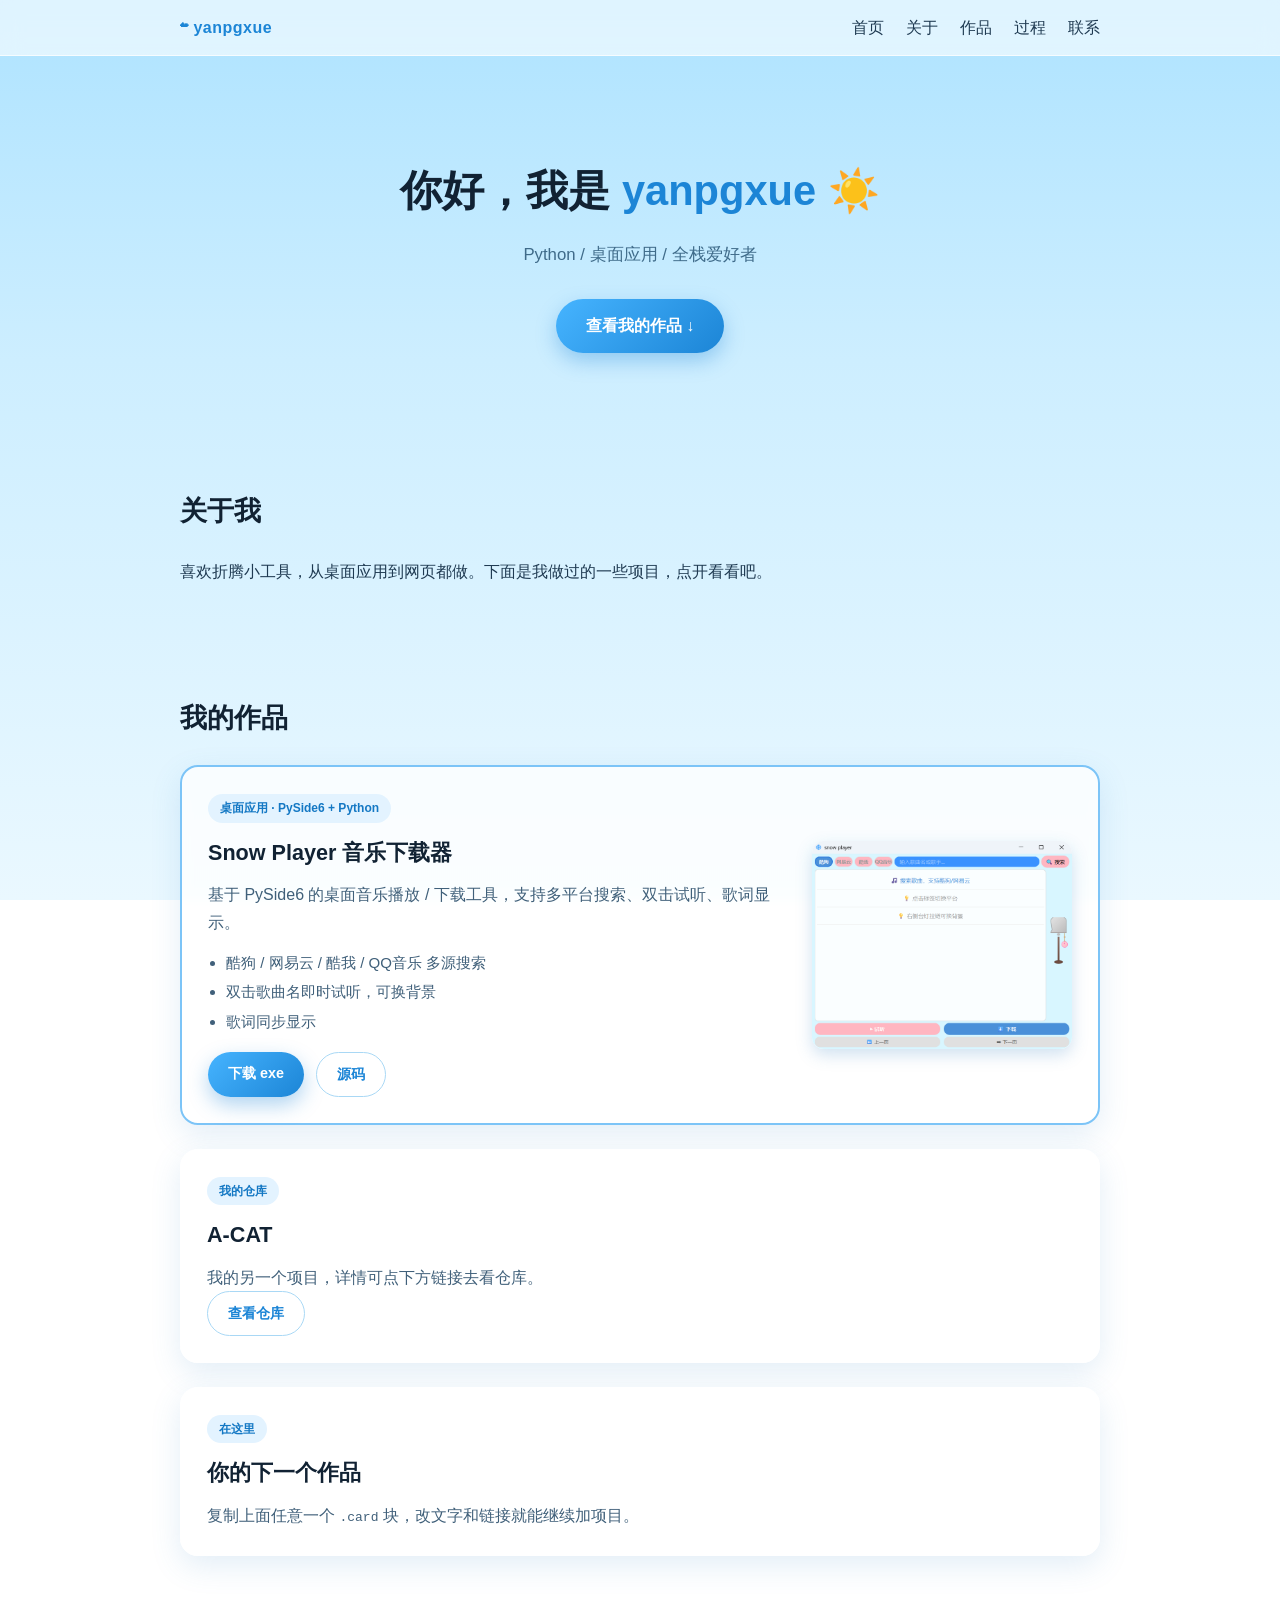
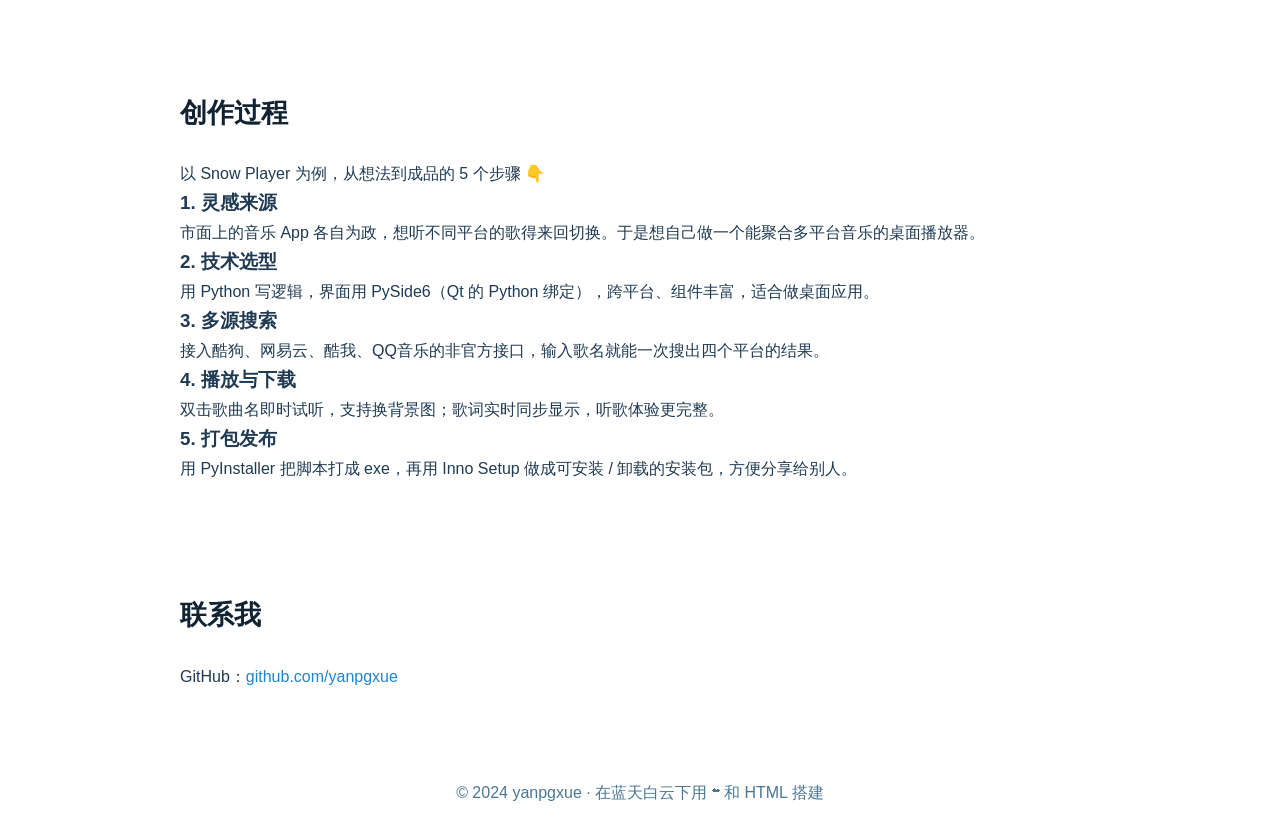
==== index.html @ 796d516c "Update index.html" ====
<!DOCTYPE html>
<html lang="zh-CN">
<head>
  <meta charset="UTF-8">
  <meta name="viewport" content="width=device-width, initial-scale=1.0">
  <title>yanpgxue 的作品集</title>
  <link rel="stylesheet" href="style.css">
</head>
<body>
  <div class="cloud c1"></div>
  <div class="cloud c2"></div>
  <div class="cloud c3"></div>
  <div class="cloud c4"></div>

  <nav>
    <div class="nav-inner">
      <span class="logo">☁ yanpgxue</span>
      <ul>
        <li><a href="#home">首页</a></li>
        <li><a href="#about">关于</a></li>
        <li><a href="#projects">作品</a></li>
        <li><a href="#process">过程</a></li>
        <li><a href="#contact">联系</a></li>
      </ul>
    </div>
  </nav>

  <header id="home" class="hero">
    <h1>你好，我是 <span class="accent">yanpgxue</span> ☀️</h1>
    <p class="sub">Python / 桌面应用 / 全栈爱好者</p>
    <a class="btn" href="#projects">查看我的作品 ↓</a>
  </header>

  <section id="about" class="section">
    <h2>关于我</h2>
    <p>喜欢折腾小工具，从桌面应用到网页都做。下面是我做过的一些项目，点开看看吧。</p>
  </section>

  <section id="projects" class="section">
    <h2>我的作品</h2>

    <div class="card featured">
      <div class="card-text">
        <span class="tag">桌面应用 · PySide6 + Python</span>
        <h3>Snow Player 音乐下载器</h3>
        <p>基于 PySide6 的桌面音乐播放 / 下载工具，支持多平台搜索、双击试听、歌词显示。</p>
        <ul class="feats">
          <li>酷狗 / 网易云 / 酷我 / QQ音乐 多源搜索</li>
          <li>双击歌曲名即时试听，可换背景</li>
          <li>歌词同步显示</li>
        </ul>
        <div class="links">
          <a class="btn small" href="https://ghproxy.net/https://github.com/yanpgxue/yanpgxue.github.io/releases/download/Snow_Player/snow-player.exe" target="_blank">下载 exe</a>
          <a class="btn small ghost" href="https://github.com/yanpgxue">源码</a>
        </div>
      </div>
      <div class="card-img">
        <img src="assets/snow.png" alt="Snow Player 界面">
      </div>
    </div>

    <div class="card">
      <div class="card-text">
        <span class="tag">我的仓库</span>
        <h3>A-CAT</h3>
        <p>我的另一个项目，详情可点下方链接去看仓库。</p>
        <div class="links">
          <a class="btn small ghost" href="https://github.com/yanpgxue/a-cat">查看仓库</a>
        </div>
      </div>
    </div>

    <div class="card">
      <div class="card-text">
        <span class="tag">在这里</span>
        <h3>你的下一个作品</h3>
        <p>复制上面任意一个 <code>.card</code> 块，改文字和链接就能继续加项目。</p>
      </div>
    </div>
  </section>

  <section id="process" class="section">
    <h2>创作过程</h2>
    <p class="proc-intro">以 Snow Player 为例，从想法到成品的 5 个步骤 👇</p>
    <div class="timeline">
      <div class="tl-item"><div class="tl-dot"></div><div class="tl-card"><h3>1. 灵感来源</h3><p>市面上的音乐 App 各自为政，想听不同平台的歌得来回切换。于是想自己做一个能聚合多平台音乐的桌面播放器。</p></div></div>
      <div class="tl-item"><div class="tl-dot"></div><div class="tl-card"><h3>2. 技术选型</h3><p>用 Python 写逻辑，界面用 PySide6（Qt 的 Python 绑定），跨平台、组件丰富，适合做桌面应用。</p></div></div>
      <div class="tl-item"><div class="tl-dot"></div><div class="tl-card"><h3>3. 多源搜索</h3><p>接入酷狗、网易云、酷我、QQ音乐的非官方接口，输入歌名就能一次搜出四个平台的结果。</p></div></div>
      <div class="tl-item"><div class="tl-dot"></div><div class="tl-card"><h3>4. 播放与下载</h3><p>双击歌曲名即时试听，支持换背景图；歌词实时同步显示，听歌体验更完整。</p></div></div>
      <div class="tl-item"><div class="tl-dot"></div><div class="tl-card"><h3>5. 打包发布</h3><p>用 PyInstaller 把脚本打成 exe，再用 Inno Setup 做成可安装 / 卸载的安装包，方便分享给别人。</p></div></div>
    </div>
  </section>

  <section id="contact" class="section">
    <h2>联系我</h2>
    <p>GitHub：<a class="accent" href="https://github.com/yanpgxue">github.com/yanpgxue</a></p>
  </section>

  <footer>
    <p>© 2024 yanpgxue · 在蓝天白云下用 ☁ 和 HTML 搭建</p>
  </footer>
</body>
</html>
---- style.css ----
* { margin: 0; padding: 0; box-sizing: border-box; }
body {
  font-family: -apple-system, "PingFang SC", "Microsoft YaHei", sans-serif;
  /* 蓝天渐变背景 */
  background: linear-gradient(180deg, #aee3ff 0%, #cdeeff 40%, #eaf8ff 100%);
  background-attachment: fixed;
  color: #1f3a52;
  line-height: 1.7;
  min-height: 100vh;
  position: relative;
  overflow-x: hidden;
}

/* 飘动的云朵 */
.cloud {
  position: fixed;
  background: #fff;
  border-radius: 100px;
  opacity: .85;
  filter: blur(.5px);
  z-index: 0;
  pointer-events: none;
}
.cloud::before, .cloud::after {
  content: "";
  position: absolute;
  background: #fff;
  border-radius: 50%;
}
.cloud.c1 { width: 160px; height: 46px; top: 12%; left: -200px; animation: drift 38s linear infinite; }
.cloud.c2 { width: 110px; height: 34px; top: 30%; left: -200px; animation: drift 52s linear infinite; animation-delay: -10s; opacity:.7;}
.cloud.c3 { width: 200px; height: 56px; top: 55%; left: -260px; animation: drift 64s linear infinite; animation-delay: -25s; }
.cloud.c4 { width: 130px; height: 40px; top: 75%; left: -200px; animation: drift 46s linear infinite; animation-delay: -15s; opacity:.75;}
.cloud::before { width: 70%; height: 150%; top: -60%; left: 12%; }
.cloud::after  { width: 50%; height: 130%; top: -45%; right: 14%; }
@keyframes drift {
  from { transform: translateX(0); }
  to   { transform: translateX(110vw); }
}

a { color: inherit; text-decoration: none; }

/* 导航 */
nav {
  position: sticky; top: 0; z-index: 10;
  background: rgba(255,255,255,.6);
  backdrop-filter: blur(10px);
  border-bottom: 1px solid rgba(255,255,255,.7);
}
.nav-inner {
  max-width: 960px; margin: 0 auto;
  display: flex; align-items: center; justify-content: space-between;
  padding: 14px 20px;
}
.logo { font-weight: 800; color: #1c85d6; letter-spacing: .5px; }
nav ul { display: flex; gap: 22px; list-style: none; }
nav a:hover { color: #1c85d6; }

/* 首屏 */
.hero {
  max-width: 960px; margin: 0 auto;
  padding: 100px 20px 80px; text-align: center;
  position: relative; z-index: 1;
}
.hero h1 { font-size: 2.6rem; color: #123; }
.accent { color: #1c85d6; }
.sub { color: #3f6b8a; margin: 14px 0 30px; font-size: 1.05rem; }

.btn {
  display: inline-block; padding: 13px 30px;
  background: linear-gradient(135deg, #46b4ff, #1c85d6);
  color: #fff; font-weight: 700;
  border-radius: 30px; transition: .2s;
  box-shadow: 0 8px 20px rgba(28,133,214,.35);
}
.btn:hover { transform: translateY(-2px); box-shadow: 0 12px 26px rgba(28,133,214,.45); }
.btn.small { padding: 9px 20px; font-size: .9rem; }
.btn.ghost { background: #fff; color: #1c85d6; border: 1px solid #a9d8f5; box-shadow: none; }
.btn.ghost:hover { background: #eaf6ff; }

/* 区块 */
.section { max-width: 960px; margin: 0 auto; padding: 55px 20px; position: relative; z-index: 1; }
.section h2 { font-size: 1.7rem; margin-bottom: 24px; color: #123; }

/* 卡片（白色毛玻璃） */
.card {
  display: flex; gap: 26px; align-items: center;
  background: rgba(255,255,255,.78);
  backdrop-filter: blur(6px);
  border: 1px solid rgba(255,255,255,.9);
  border-radius: 18px; padding: 26px; margin-bottom: 24px;
  box-shadow: 0 10px 30px rgba(70,140,200,.15);
}
.card.featured { border: 2px solid #7cc4f7; }
.card-text { flex: 1; }
.tag {
  display: inline-block; font-size: .75rem; color: #1478c4;
  background: #e3f3ff; padding: 4px 12px;
  border-radius: 20px; margin-bottom: 12px; font-weight: 600;
}
.card h3 { font-size: 1.35rem; margin-bottom: 10px; color: #123; }
.card p { color: #40607a; }
.feats { margin: 14px 0 18px 18px; color: #40607a; font-size: .94rem; }
.feats li { margin: 4px 0; }
.links { display: flex; gap: 12px; }
.card-img { flex: 0 0 260px; }
.card-img img { width: 100%; border-radius: 12px; box-shadow: 0 6px 16px rgba(70,140,200,.25); display:block; }

/* 页脚 */
footer { text-align: center; padding: 34px; color: #4a7794; position: relative; z-index: 1; }

@media (max-width: 680px) {
  .card { flex-direction: column; }
  .card-img { flex: none; width: 100%; }
  .hero h1 { font-size: 1.9rem; }
  nav ul { gap: 14px; font-size: .9rem; }
}
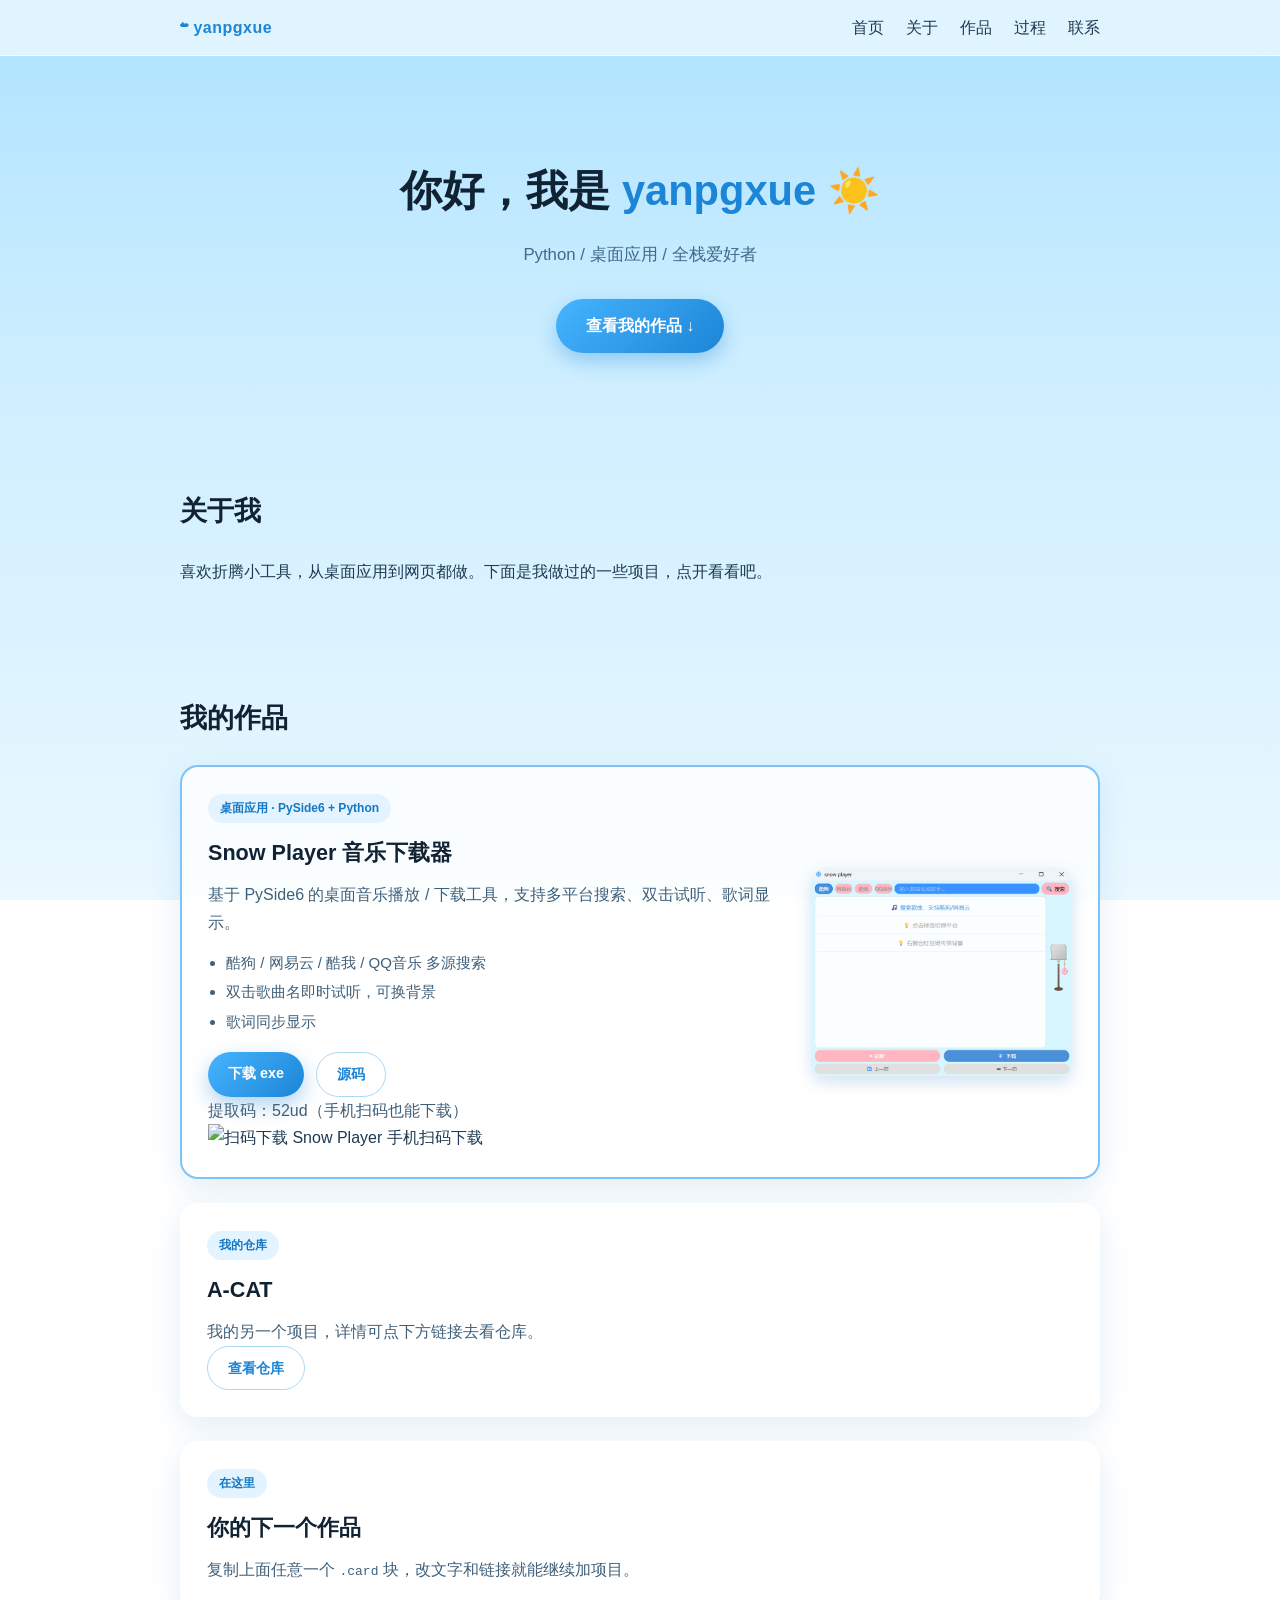
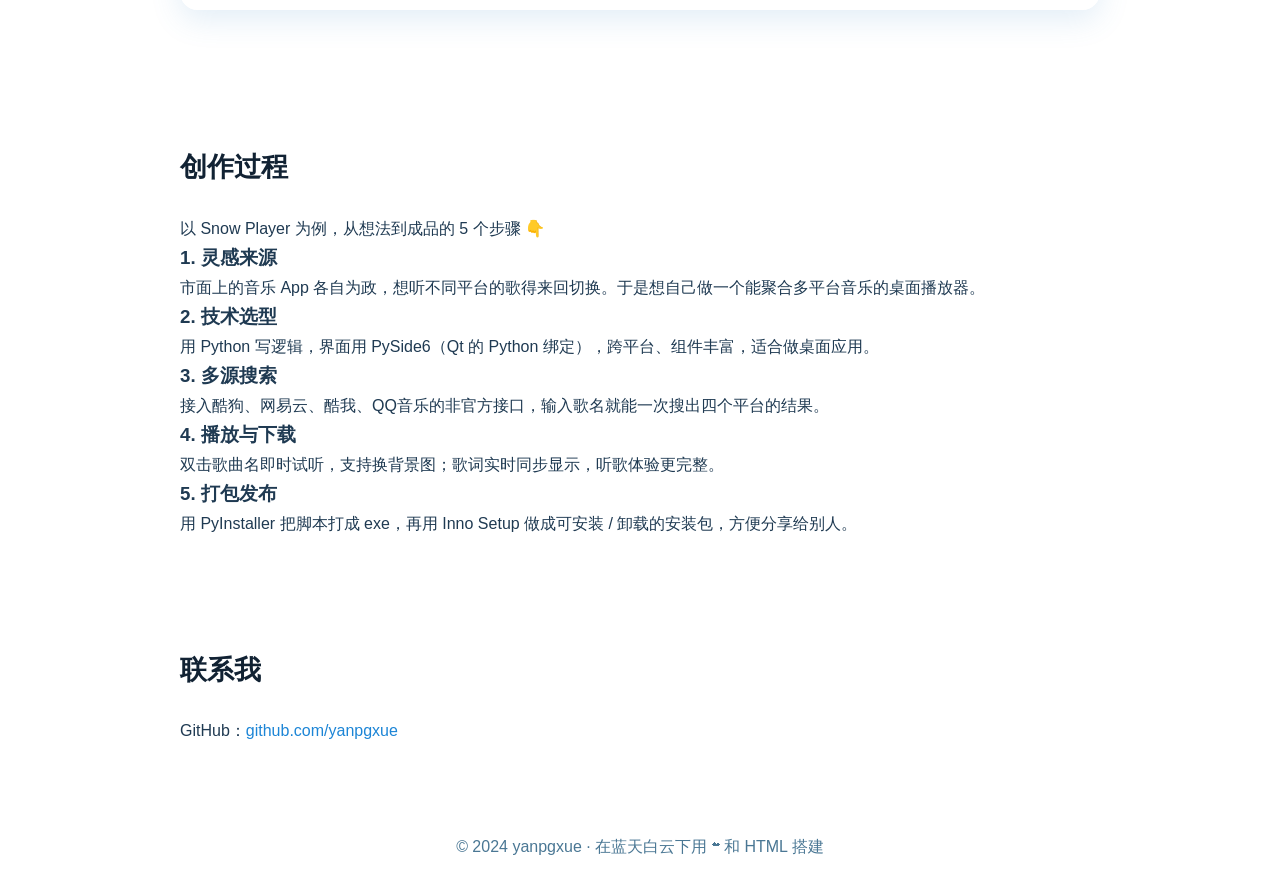
==== commit 73b44191: "Update index.html" ====
--- a/index.html
+++ b/index.html
@@ -50,8 +50,13 @@
           <li>歌词同步显示</li>
         </ul>
         <div class="links">
-          <a class="btn small" href="https://ghproxy.net/https://github.com/yanpgxue/yanpgxue.github.io/releases/download/Snow_Player/snow-player.exe" target="_blank">下载 exe</a>
+          <a class="btn small" href="https://wwbtr.lanzouu.com/iizpV3v4vgu" target="_blank">下载 exe</a>
           <a class="btn small ghost" href="https://github.com/yanpgxue">源码</a>
+        </div>
+        <p class="dl-note">提取码：52ud（手机扫码也能下载）</p>
+        <div class="qr">
+          <img src="https://api.qrserver.com/v1/create-qr-code/?size=200x200&data=https%3A%2F%2Fwwbtr.lanzouu.com%2FiizpV3v4vgu" alt="扫码下载 Snow Player">
+          <span>手机扫码下载</span>
         </div>
       </div>
       <div class="card-img">
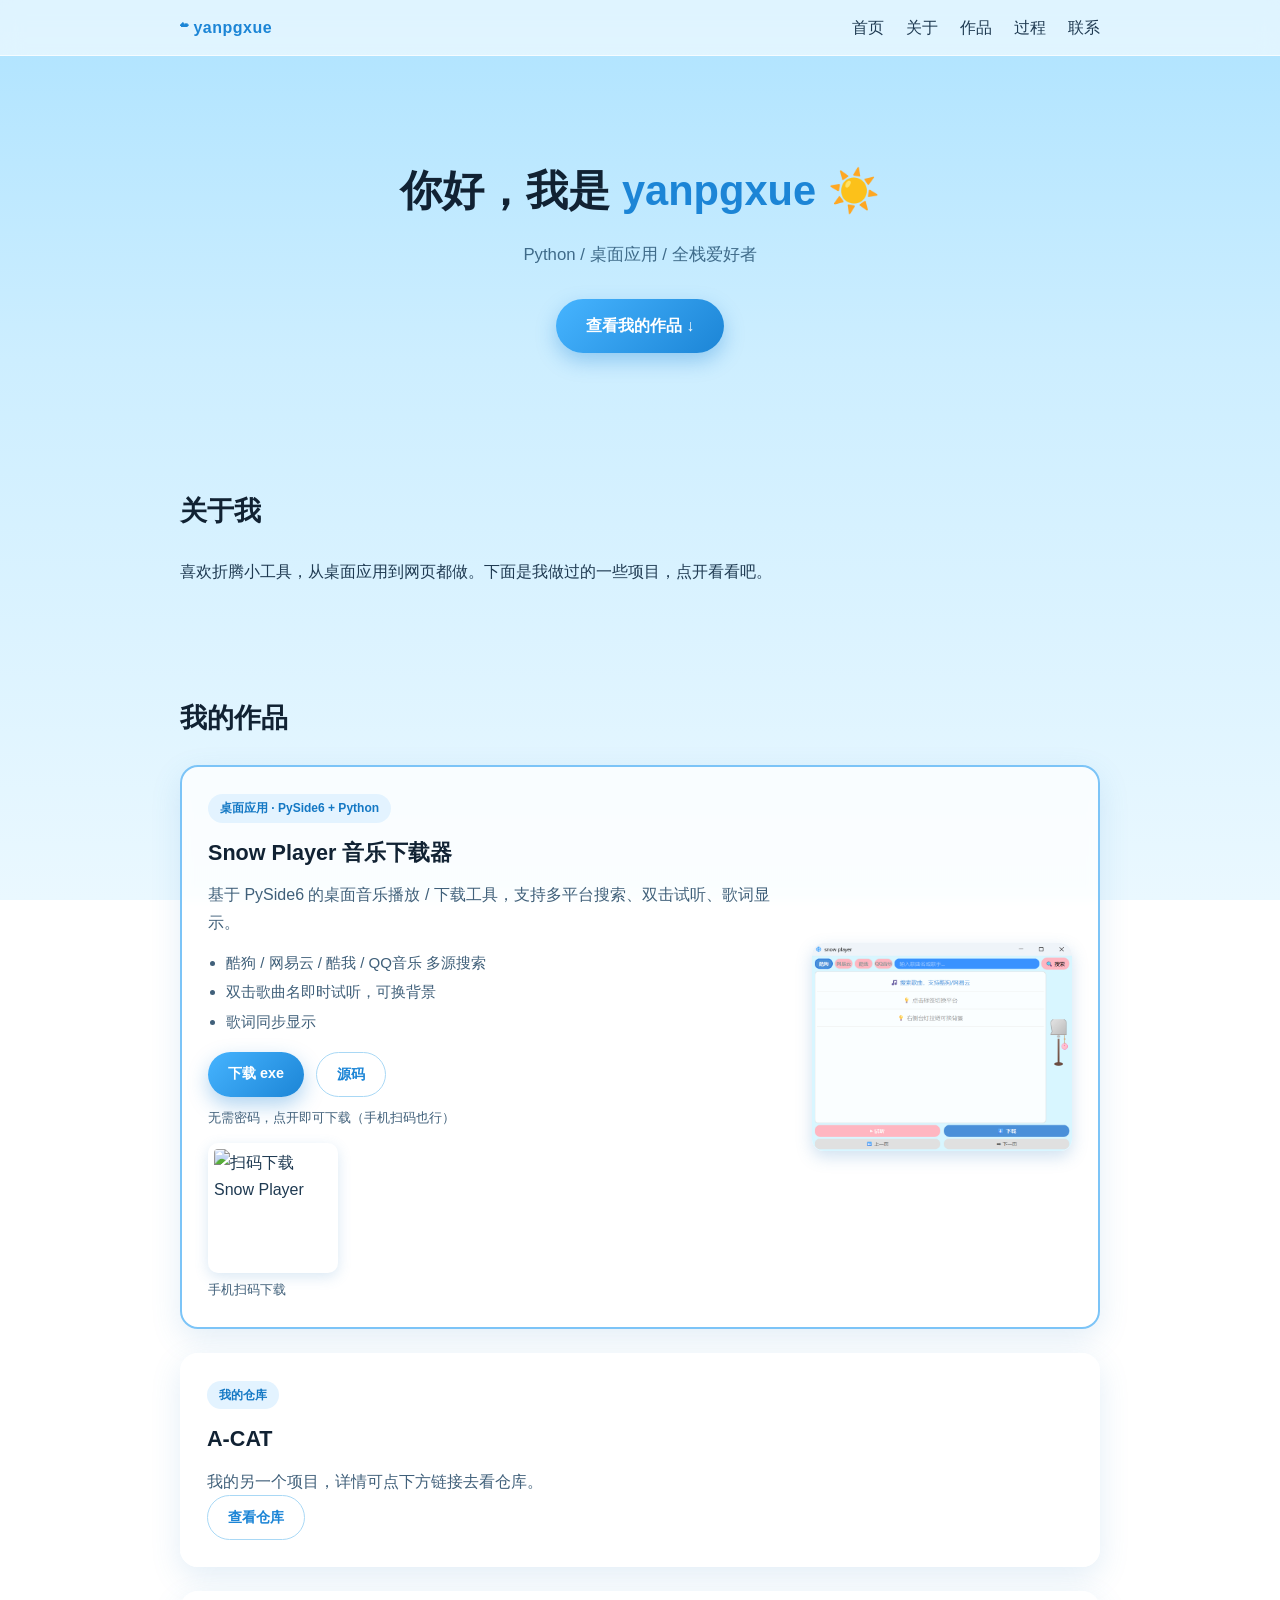
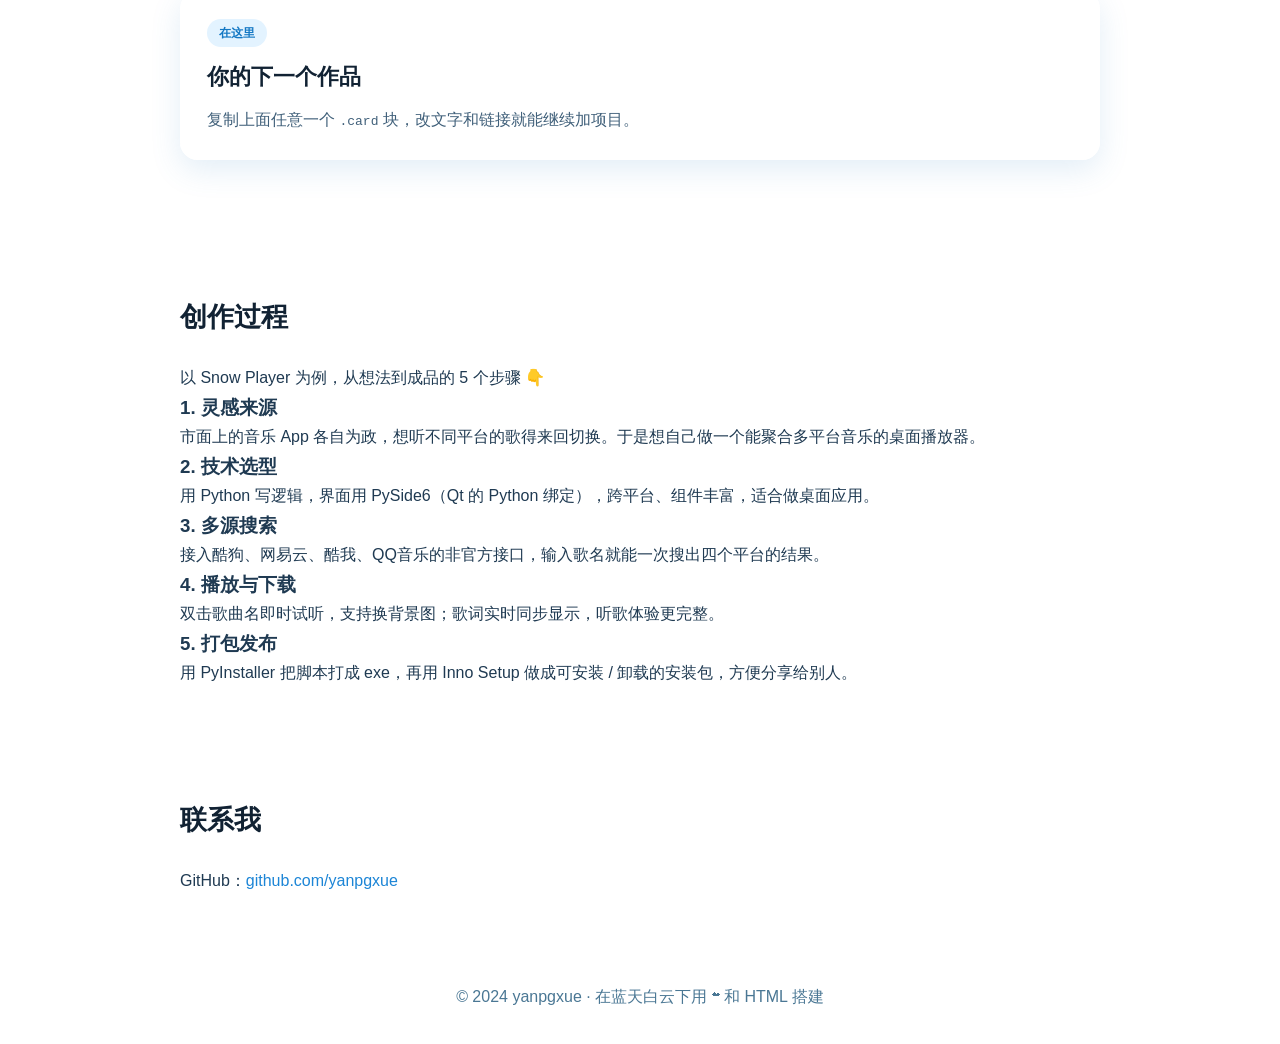
==== commit ea532e56: "Update index.html" ====
--- a/index.html
+++ b/index.html
@@ -50,12 +50,12 @@
           <li>歌词同步显示</li>
         </ul>
         <div class="links">
-          <a class="btn small" href="https://wwbtr.lanzouu.com/iizpV3v4vgu" target="_blank">下载 exe</a>
+          <a class="btn small" href="https://1860269575.share.123pan.cn/123pan/jH2Lvd-HYBhH" target="_blank">下载 exe</a>
           <a class="btn small ghost" href="https://github.com/yanpgxue">源码</a>
         </div>
-        <p class="dl-note">提取码：52ud（手机扫码也能下载）</p>
+        <p class="dl-note">无需密码，点开即可下载（手机扫码也行）</p>
         <div class="qr">
-          <img src="https://api.qrserver.com/v1/create-qr-code/?size=200x200&data=https%3A%2F%2Fwwbtr.lanzouu.com%2FiizpV3v4vgu" alt="扫码下载 Snow Player">
+          <img src="https://api.qrserver.com/v1/create-qr-code/?size=200x200&data=https%3A%2F%2F1860269575.share.123pan.cn%2F123pan%2FjH2Lvd-HYBhH" alt="扫码下载 Snow Player">
           <span>手机扫码下载</span>
         </div>
       </div>
--- a/style.css
+++ b/style.css
@@ -115,3 +115,7 @@
   .hero h1 { font-size: 1.9rem; }
   nav ul { gap: 14px; font-size: .9rem; }
 }
+.dl-note { margin-top: 10px; font-size: .82rem; color: #d97706; }
+.qr { margin-top: 14px; display: flex; flex-direction: column; align-items: flex-start; gap: 6px; }
+.qr img { width: 130px; height: 130px; border-radius: 10px; background: #fff; padding: 6px; box-shadow: 0 4px 14px rgba(70,140,200,.2); }
+.qr span { font-size: .8rem; color: #40607a; }
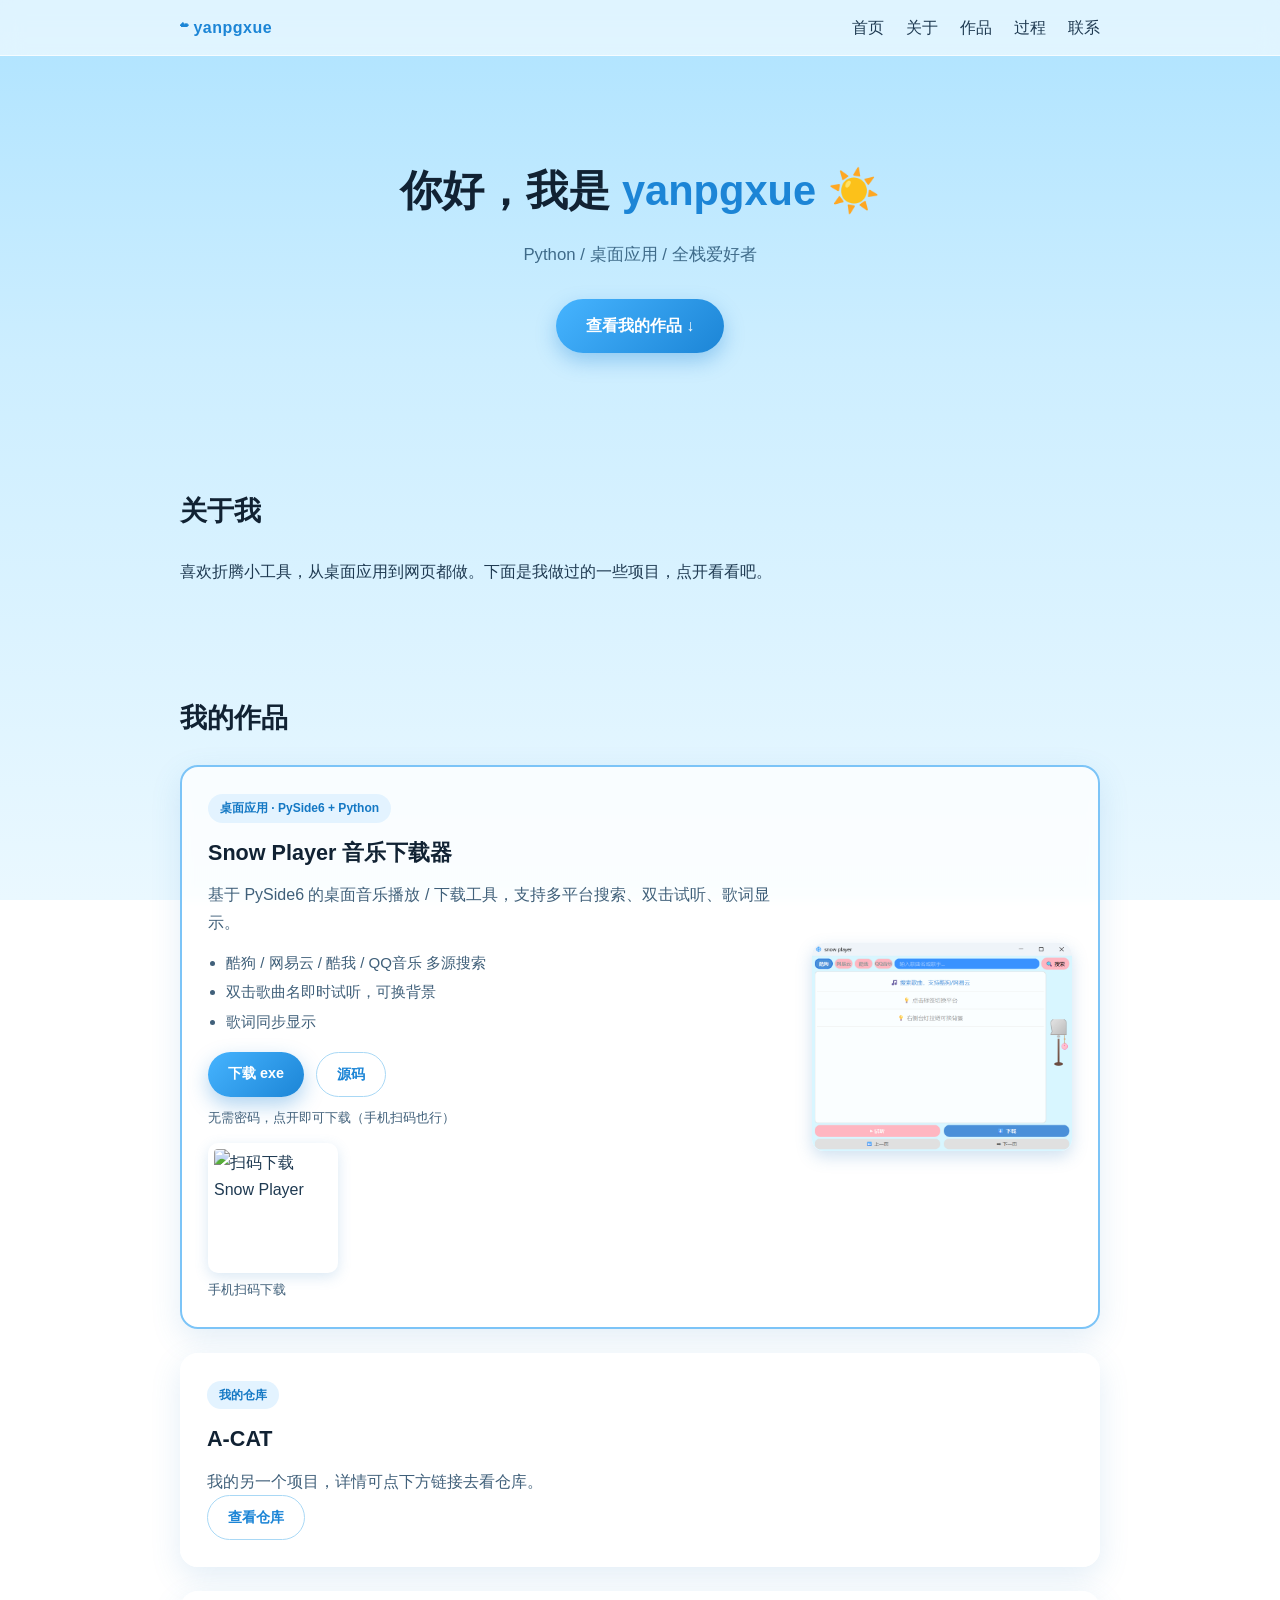
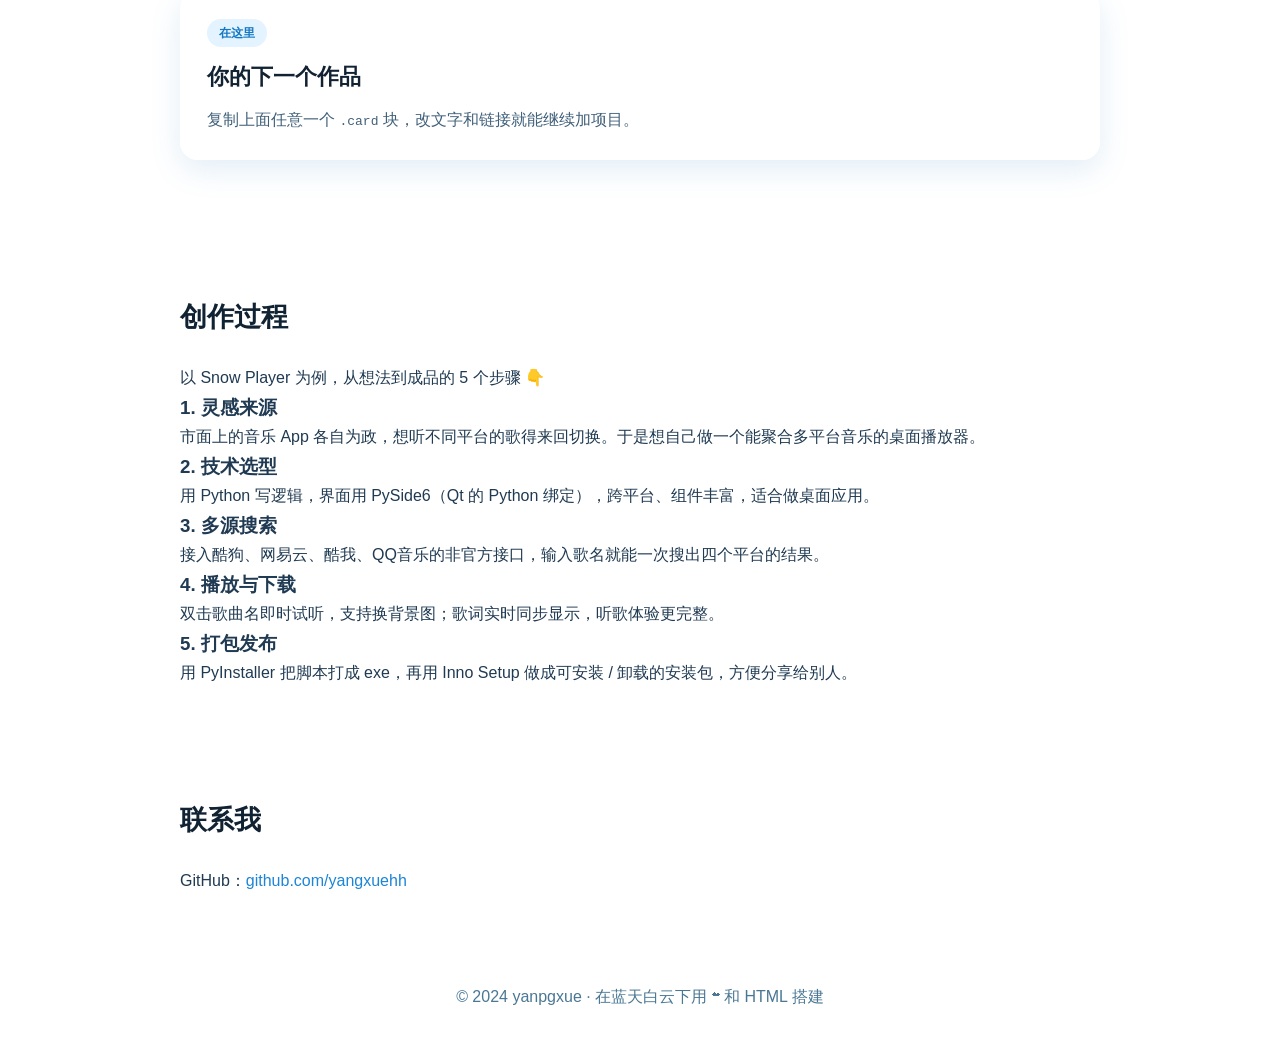
==== commit 1c4b7d93: "Update index.html" ====
--- a/index.html
+++ b/index.html
@@ -51,7 +51,7 @@
         </ul>
         <div class="links">
           <a class="btn small" href="https://1860269575.share.123pan.cn/123pan/jH2Lvd-HYBhH" target="_blank">下载 exe</a>
-          <a class="btn small ghost" href="https://github.com/yanpgxue">源码</a>
+          <a class="btn small ghost" href="https://github.com/yangxuehh">源码</a>
         </div>
         <p class="dl-note">无需密码，点开即可下载（手机扫码也行）</p>
         <div class="qr">
@@ -70,7 +70,7 @@
         <h3>A-CAT</h3>
         <p>我的另一个项目，详情可点下方链接去看仓库。</p>
         <div class="links">
-          <a class="btn small ghost" href="https://github.com/yanpgxue/a-cat">查看仓库</a>
+          <a class="btn small ghost" href="https://github.com/yangxuehh/a-cat">查看仓库</a>
         </div>
       </div>
     </div>
@@ -98,7 +98,7 @@
 
   <section id="contact" class="section">
     <h2>联系我</h2>
-    <p>GitHub：<a class="accent" href="https://github.com/yanpgxue">github.com/yanpgxue</a></p>
+    <p>GitHub：<a class="accent" href="https://github.com/yangxuehh">github.com/yangxuehh</a></p>
   </section>
 
   <footer>
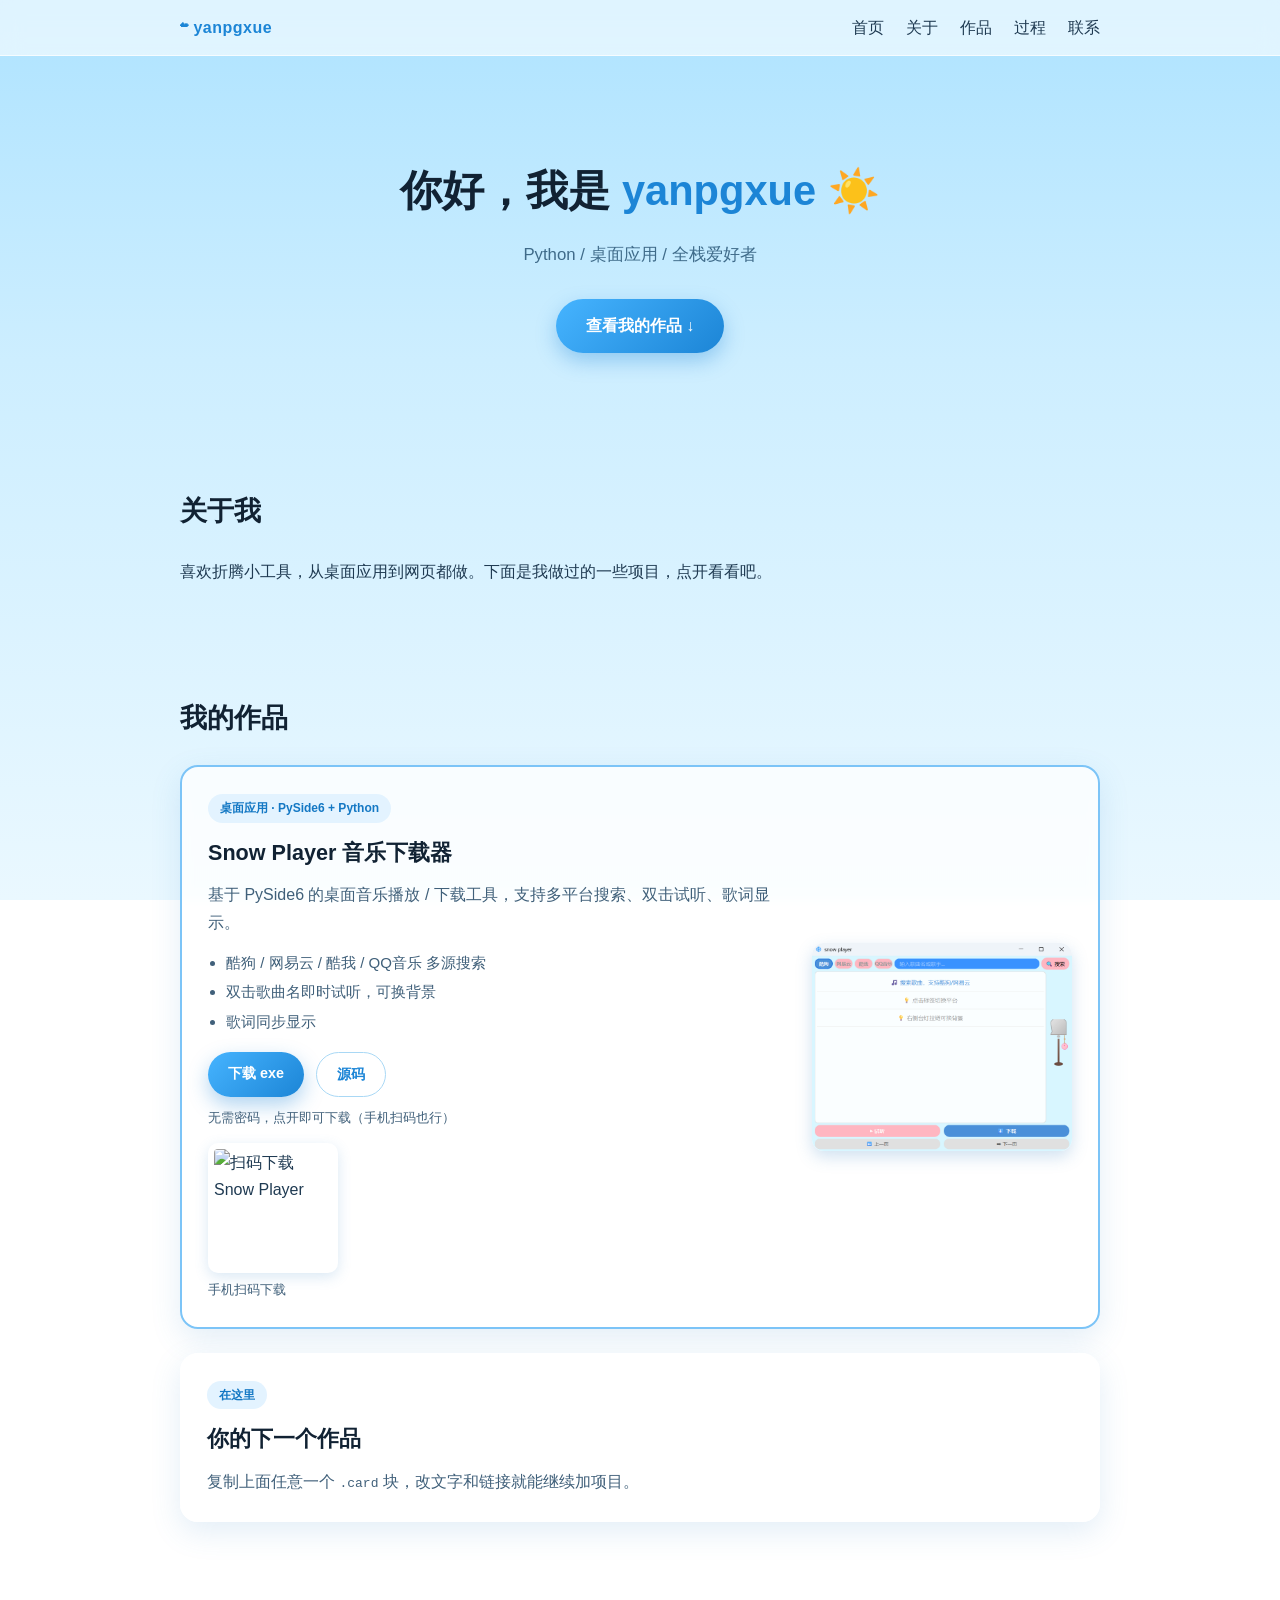
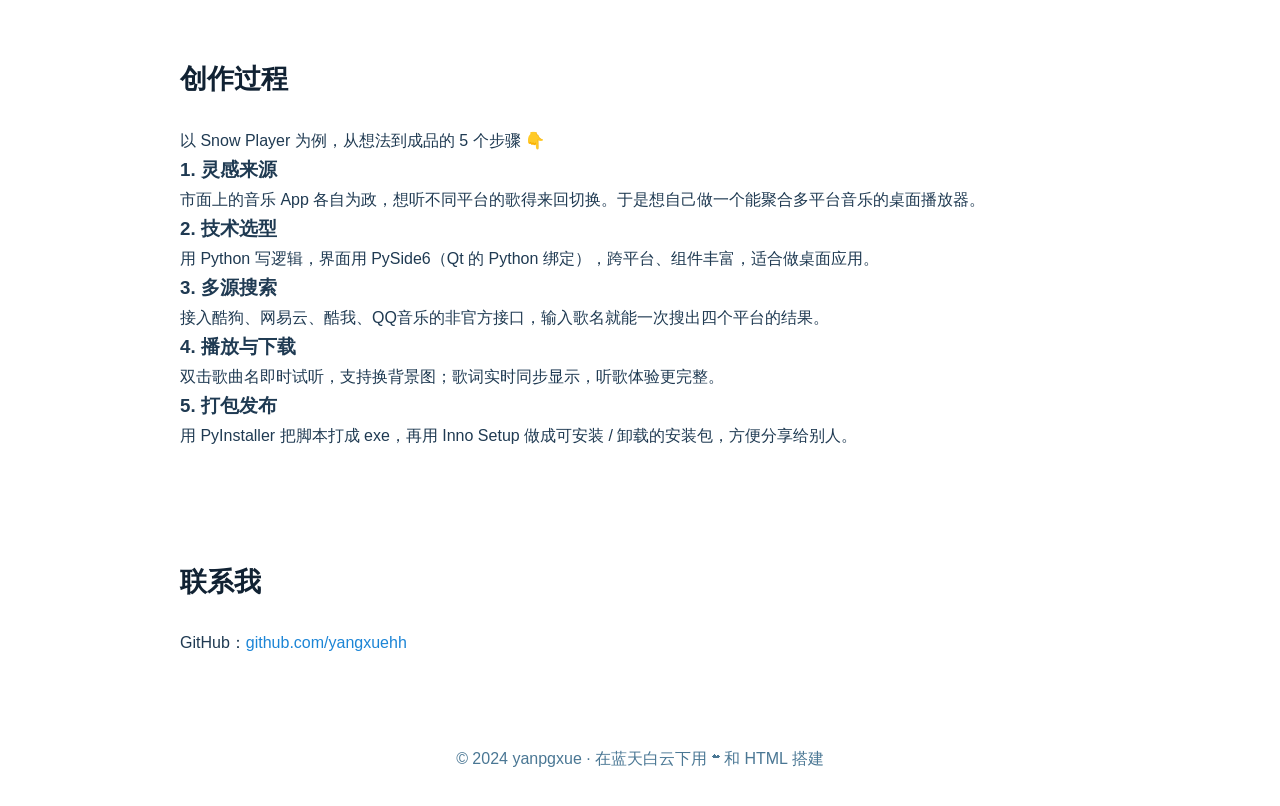
==== commit c8a28e14: "Update index.html" ====
--- a/index.html
+++ b/index.html
@@ -66,17 +66,6 @@
 
     <div class="card">
       <div class="card-text">
-        <span class="tag">我的仓库</span>
-        <h3>A-CAT</h3>
-        <p>我的另一个项目，详情可点下方链接去看仓库。</p>
-        <div class="links">
-          <a class="btn small ghost" href="https://github.com/yangxuehh/a-cat">查看仓库</a>
-        </div>
-      </div>
-    </div>
-
-    <div class="card">
-      <div class="card-text">
         <span class="tag">在这里</span>
         <h3>你的下一个作品</h3>
         <p>复制上面任意一个 <code>.card</code> 块，改文字和链接就能继续加项目。</p>
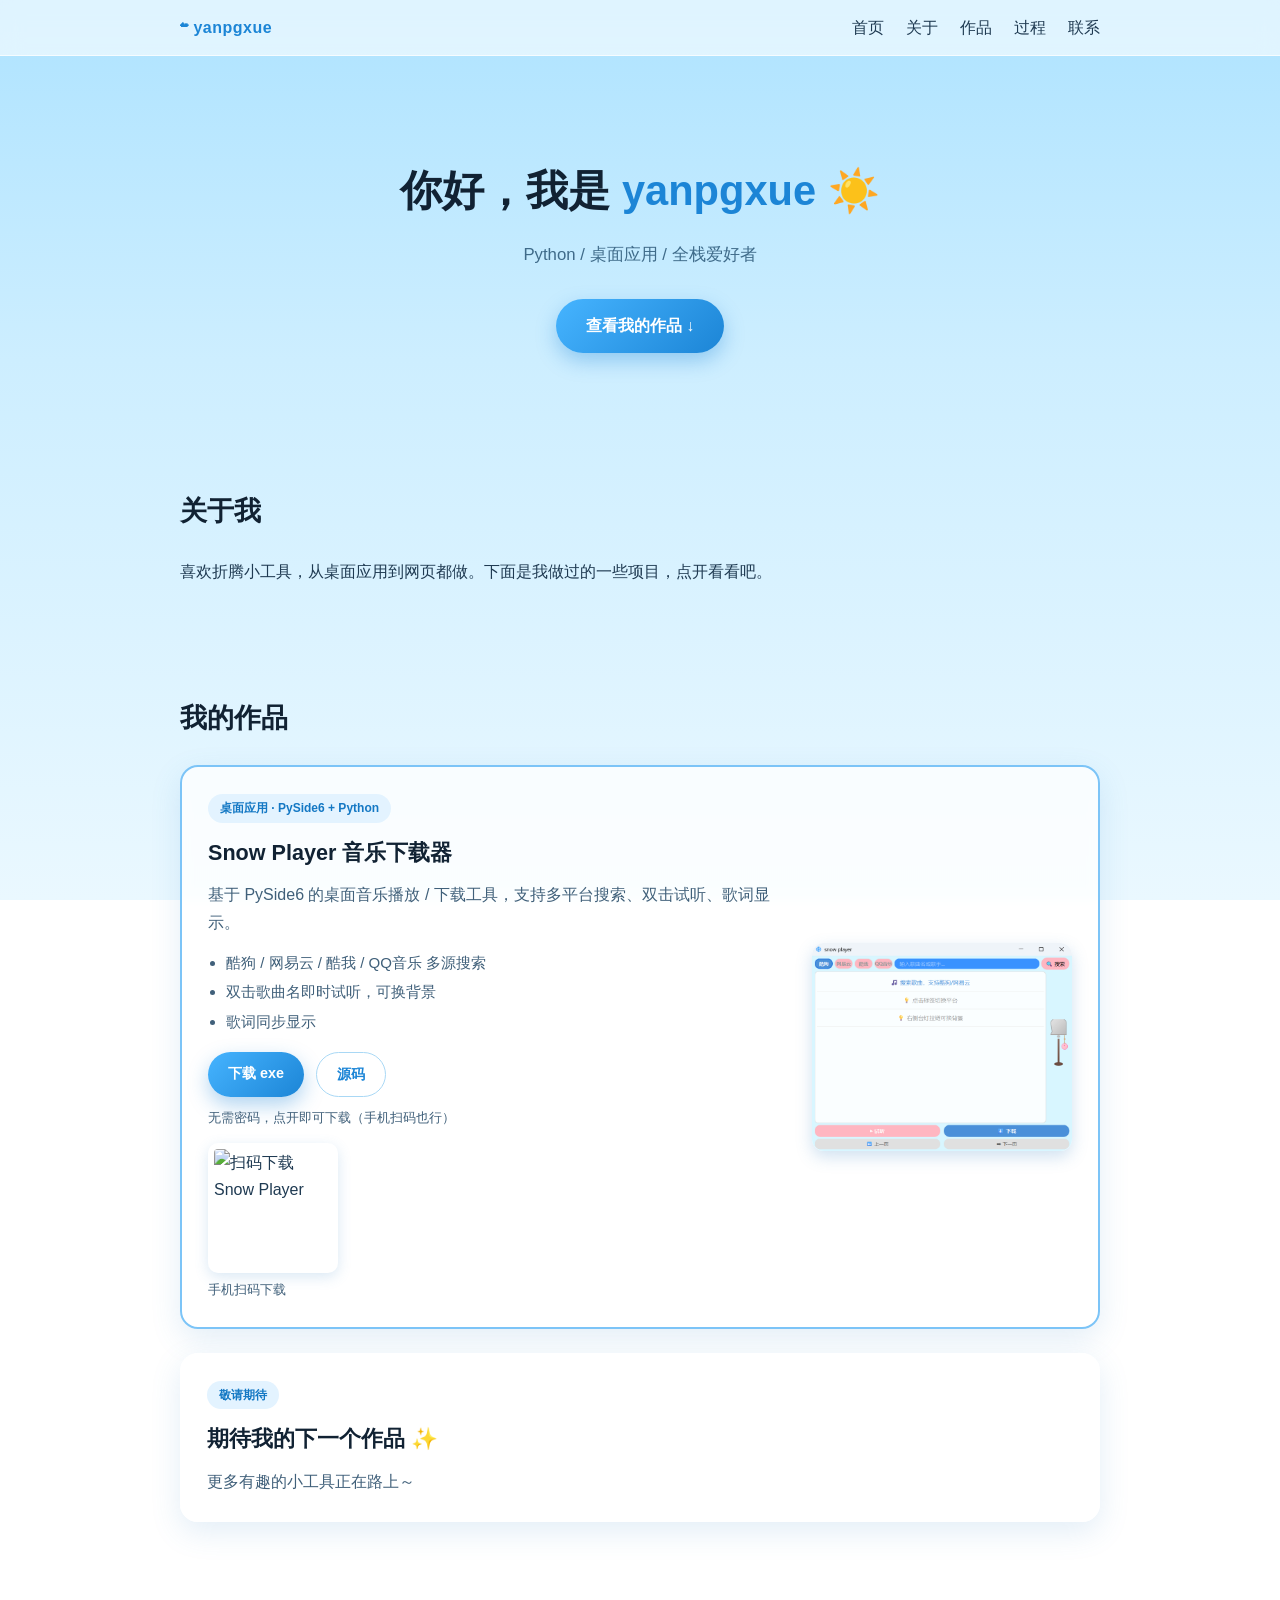
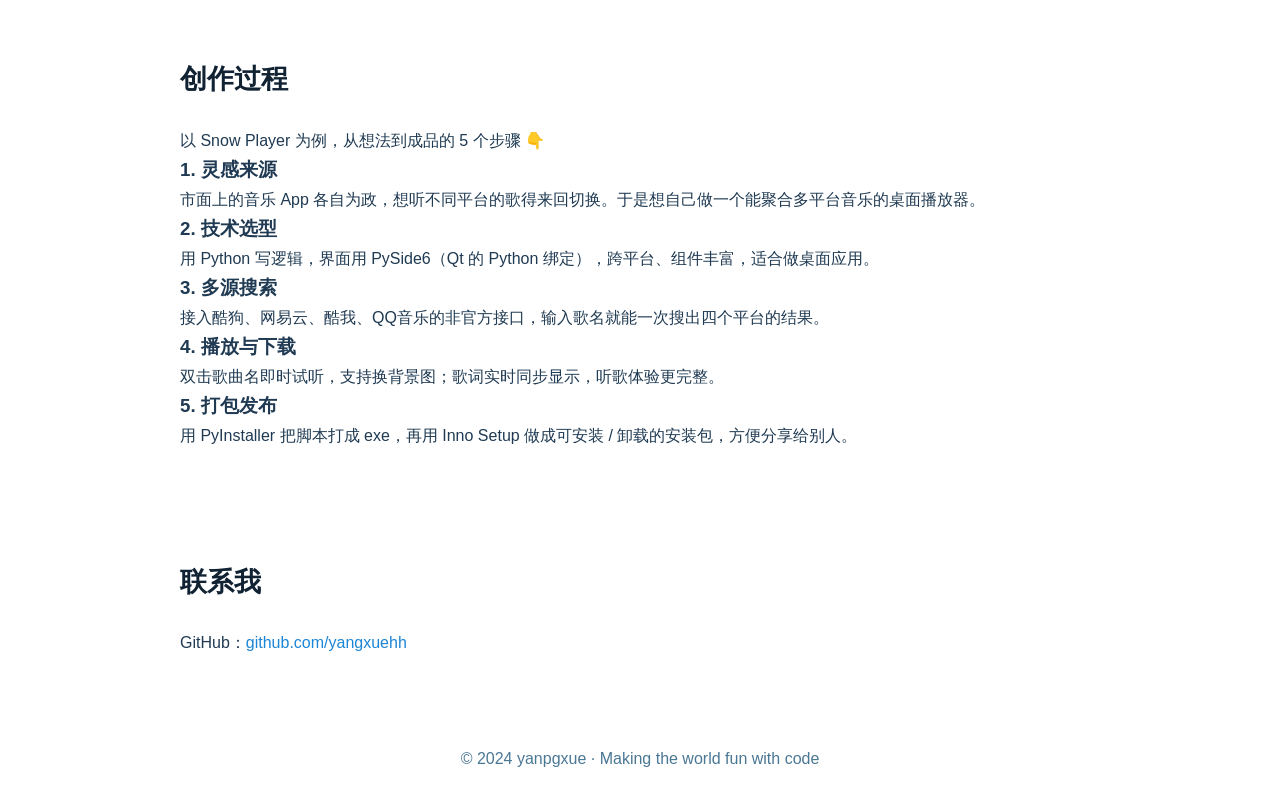
==== commit cf2b103e: "Update index.html" ====
--- a/index.html
+++ b/index.html
@@ -66,9 +66,9 @@
 
     <div class="card">
       <div class="card-text">
-        <span class="tag">在这里</span>
-        <h3>你的下一个作品</h3>
-        <p>复制上面任意一个 <code>.card</code> 块，改文字和链接就能继续加项目。</p>
+        <span class="tag">敬请期待</span>
+        <h3>期待我的下一个作品 ✨</h3>
+        <p>更多有趣的小工具正在路上～</p>
       </div>
     </div>
   </section>
@@ -91,7 +91,7 @@
   </section>
 
   <footer>
-    <p>© 2024 yanpgxue · 在蓝天白云下用 ☁ 和 HTML 搭建</p>
+    <p>© 2024 yanpgxue · Making the world fun with code</p>
   </footer>
 </body>
 </html>
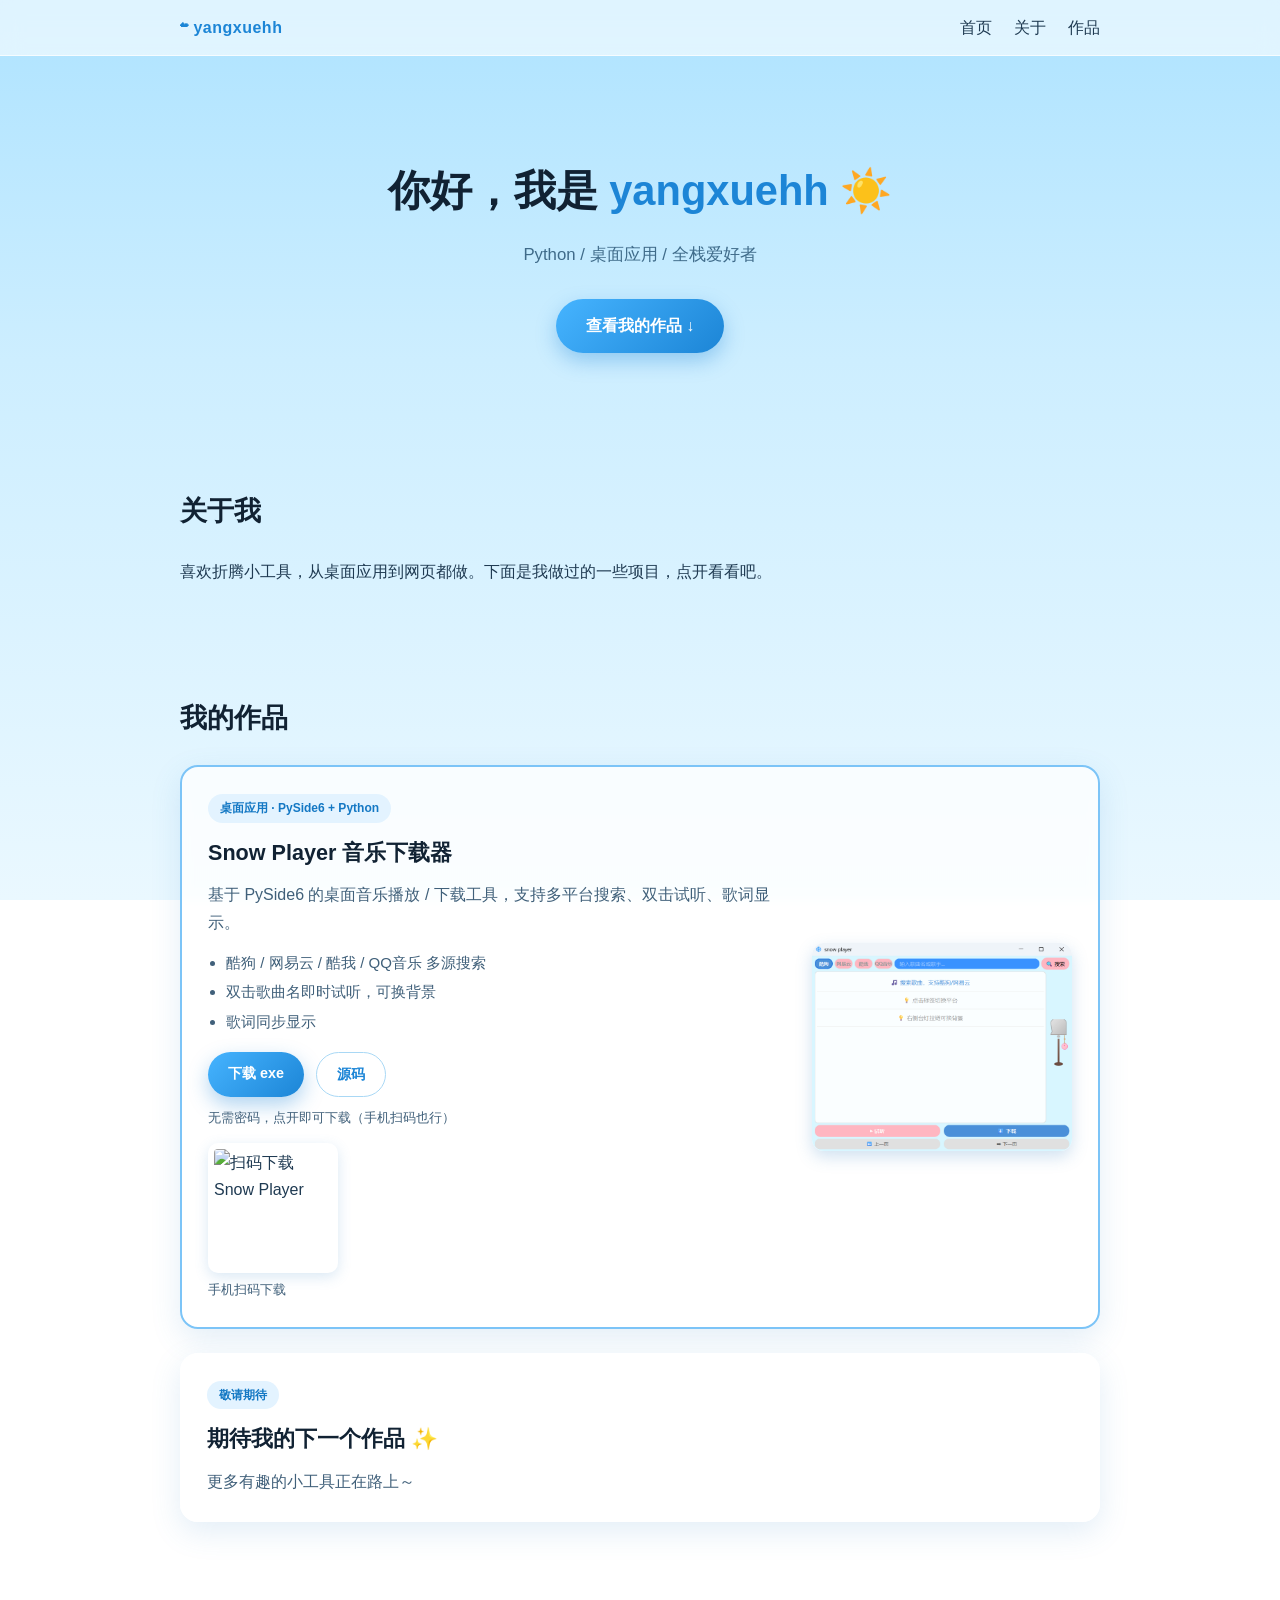
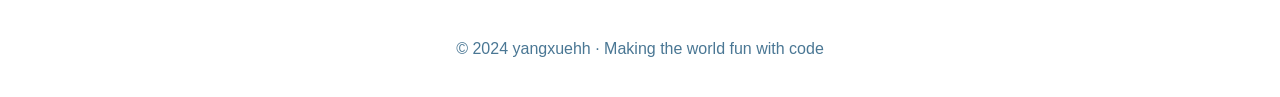
==== commit b6440cbd: "Update portfolio title and author name" ====
--- a/index.html
+++ b/index.html
@@ -3,7 +3,7 @@
 <head>
   <meta charset="UTF-8">
   <meta name="viewport" content="width=device-width, initial-scale=1.0">
-  <title>yanpgxue 的作品集</title>
+  <title>yangxuehh 的作品集</title>
   <link rel="stylesheet" href="style.css">
 </head>
 <body>
@@ -14,19 +14,17 @@
 
   <nav>
     <div class="nav-inner">
-      <span class="logo">☁ yanpgxue</span>
+      <span class="logo">☁ yangxuehh</span>
       <ul>
         <li><a href="#home">首页</a></li>
         <li><a href="#about">关于</a></li>
         <li><a href="#projects">作品</a></li>
-        <li><a href="#process">过程</a></li>
-        <li><a href="#contact">联系</a></li>
       </ul>
     </div>
   </nav>
 
   <header id="home" class="hero">
-    <h1>你好，我是 <span class="accent">yanpgxue</span> ☀️</h1>
+    <h1>你好，我是 <span class="accent">yangxuehh</span> ☀️</h1>
     <p class="sub">Python / 桌面应用 / 全栈爱好者</p>
     <a class="btn" href="#projects">查看我的作品 ↓</a>
   </header>
@@ -73,25 +71,8 @@
     </div>
   </section>
 
-  <section id="process" class="section">
-    <h2>创作过程</h2>
-    <p class="proc-intro">以 Snow Player 为例，从想法到成品的 5 个步骤 👇</p>
-    <div class="timeline">
-      <div class="tl-item"><div class="tl-dot"></div><div class="tl-card"><h3>1. 灵感来源</h3><p>市面上的音乐 App 各自为政，想听不同平台的歌得来回切换。于是想自己做一个能聚合多平台音乐的桌面播放器。</p></div></div>
-      <div class="tl-item"><div class="tl-dot"></div><div class="tl-card"><h3>2. 技术选型</h3><p>用 Python 写逻辑，界面用 PySide6（Qt 的 Python 绑定），跨平台、组件丰富，适合做桌面应用。</p></div></div>
-      <div class="tl-item"><div class="tl-dot"></div><div class="tl-card"><h3>3. 多源搜索</h3><p>接入酷狗、网易云、酷我、QQ音乐的非官方接口，输入歌名就能一次搜出四个平台的结果。</p></div></div>
-      <div class="tl-item"><div class="tl-dot"></div><div class="tl-card"><h3>4. 播放与下载</h3><p>双击歌曲名即时试听，支持换背景图；歌词实时同步显示，听歌体验更完整。</p></div></div>
-      <div class="tl-item"><div class="tl-dot"></div><div class="tl-card"><h3>5. 打包发布</h3><p>用 PyInstaller 把脚本打成 exe，再用 Inno Setup 做成可安装 / 卸载的安装包，方便分享给别人。</p></div></div>
-    </div>
-  </section>
-
-  <section id="contact" class="section">
-    <h2>联系我</h2>
-    <p>GitHub：<a class="accent" href="https://github.com/yangxuehh">github.com/yangxuehh</a></p>
-  </section>
-
   <footer>
-    <p>© 2024 yanpgxue · Making the world fun with code</p>
+    <p>© 2024 yangxuehh · Making the world fun with code</p>
   </footer>
 </body>
 </html>
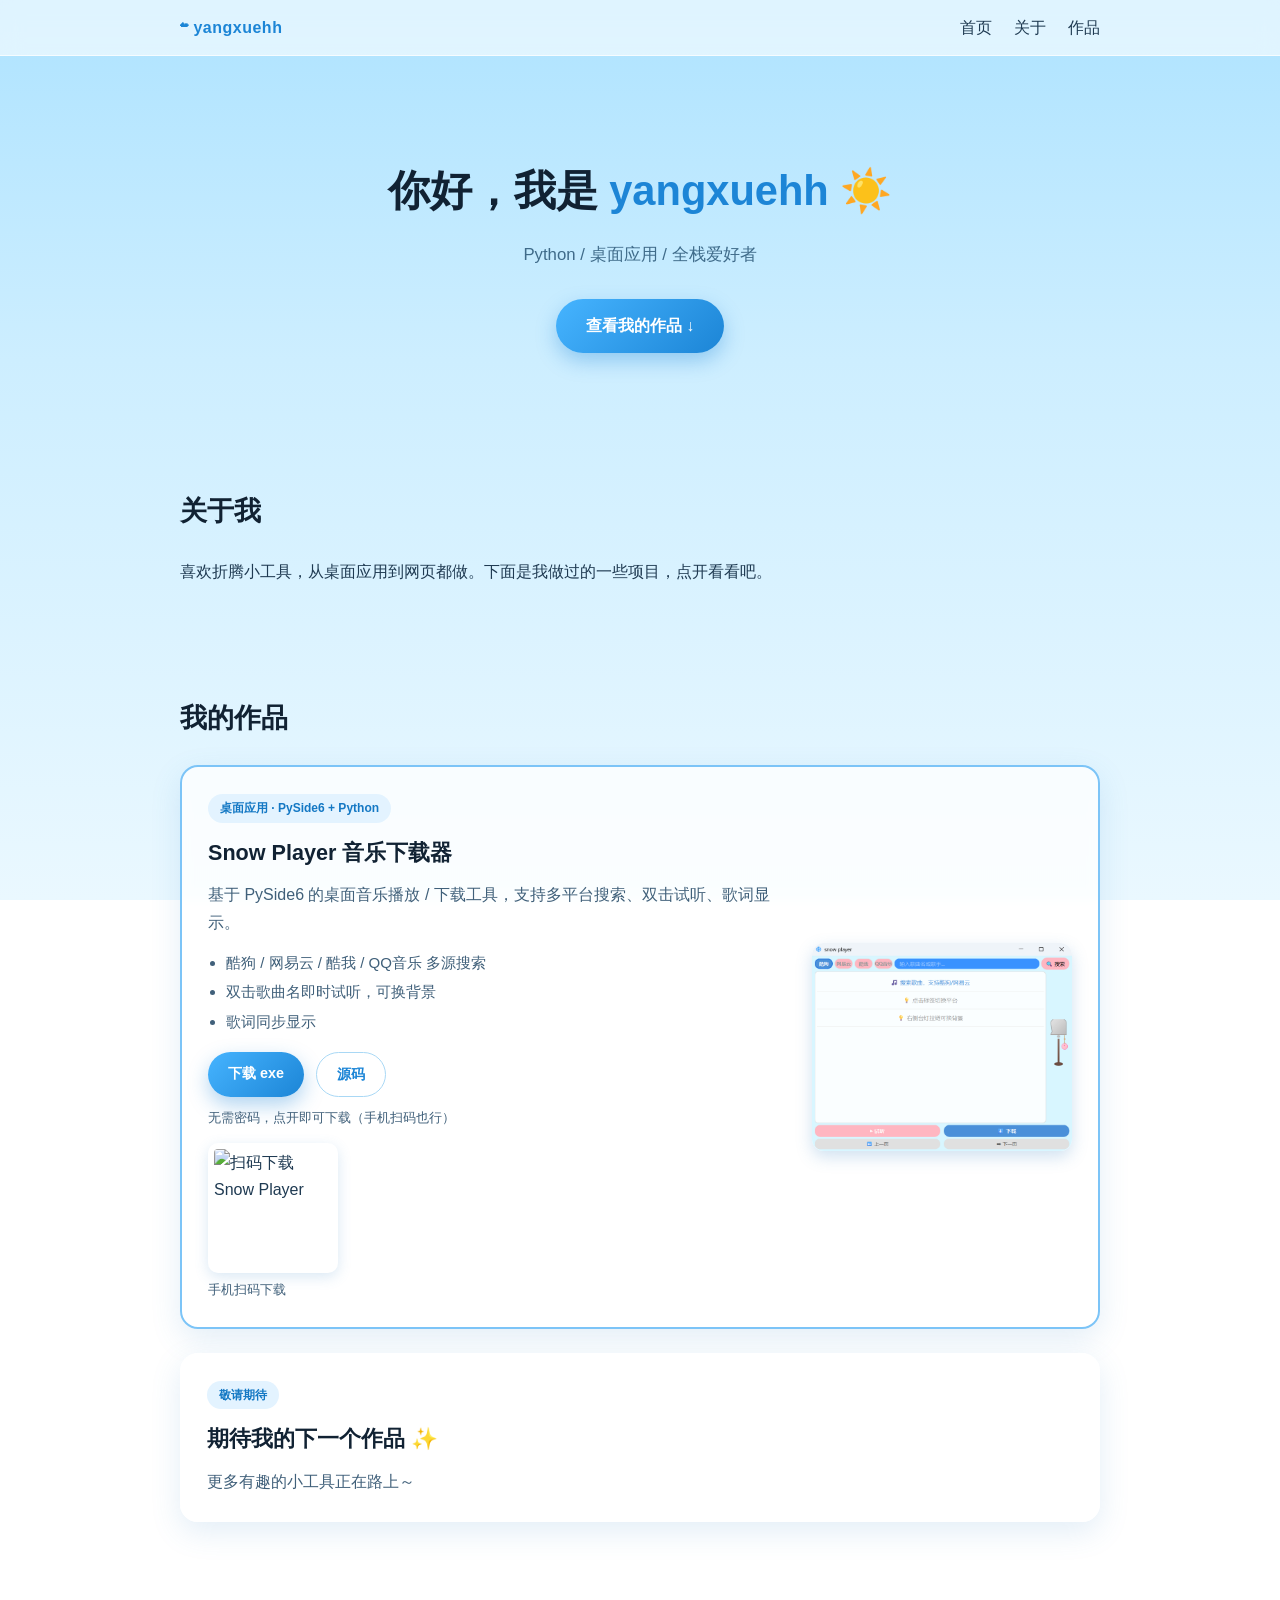
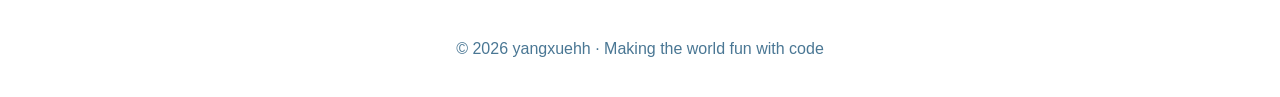
==== commit 2a48692d: "Update index.html" ====
--- a/index.html
+++ b/index.html
@@ -72,7 +72,7 @@
   </section>
 
   <footer>
-    <p>© 2024 yangxuehh · Making the world fun with code</p>
+    <p>© 2026 yangxuehh · Making the world fun with code</p>
   </footer>
 </body>
 </html>
